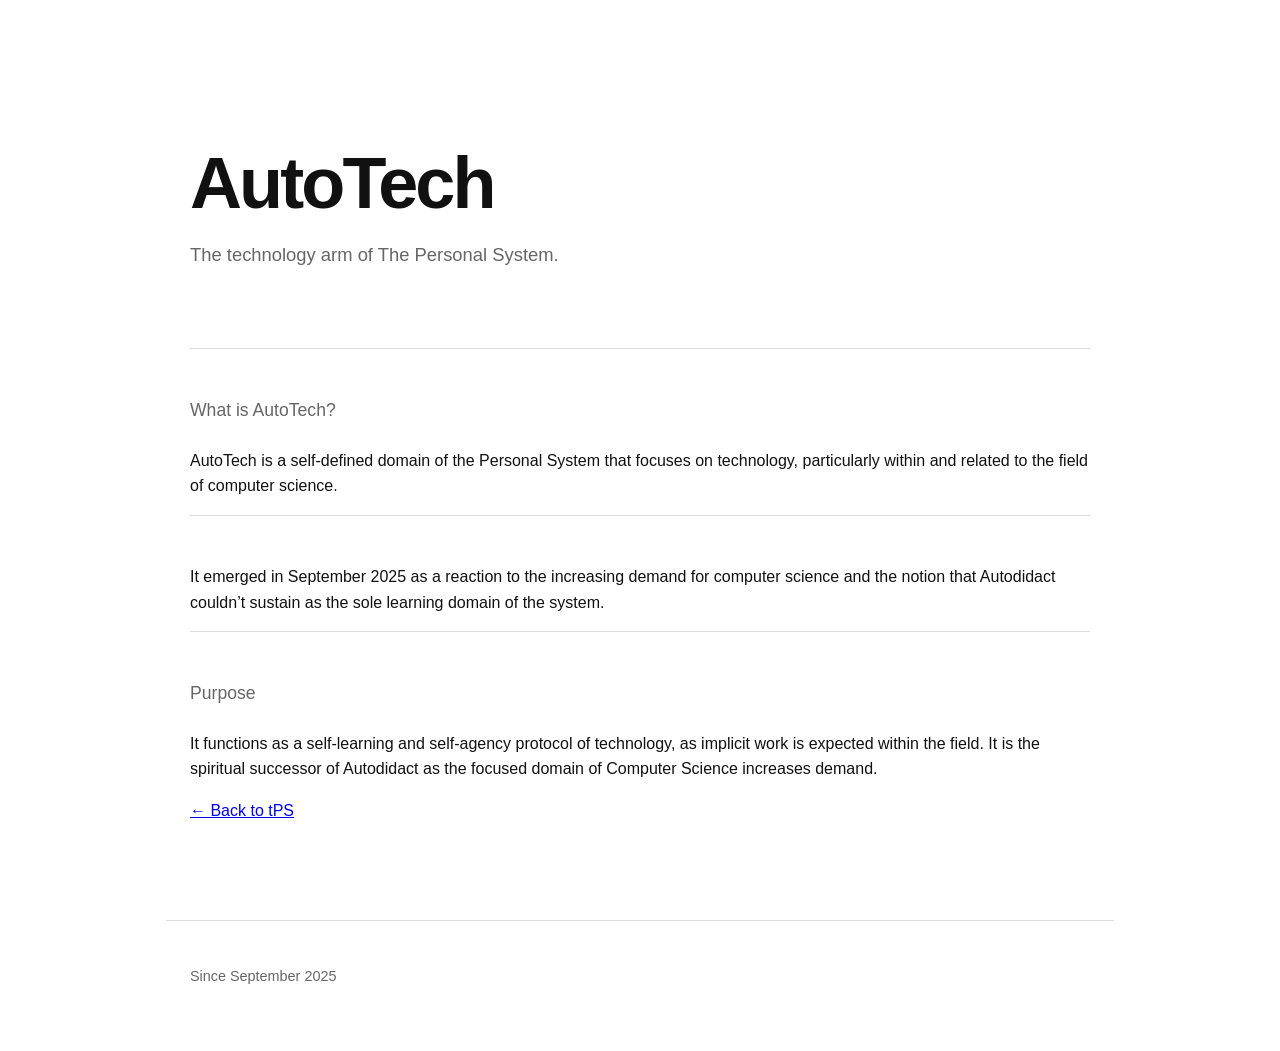
==== autotech.html @ 3c33f2c8 "Update autotech.html" ====
<!DOCTYPE html>
<html lang="en">
<head>
    <meta charset="UTF-8">
    <meta name="viewport" content="width=device-width, initial-scale=1.0">
    <title>AutoTech — tPS</title>
    <link rel="stylesheet" href="style.css">
</head>
<body>
    <header>
        <h1>AutoTech</h1>
        <p>The technology arm of The Personal System.</p>
    </header>
    <main>
        <section>
            <h2>What is AutoTech?</h2>
            <p>
                AutoTech is a self-defined domain of the Personal System that focuses on technology, particularly within and related to the field of computer science.
            </p>
        </section>
        <section>
            <p>
                It emerged in September 2025 as a reaction to the increasing demand for computer science and the notion that Autodidact couldn’t sustain as the sole learning domain of the system.
            </p>
        </section>
        <section>
            <h2>Purpose</h2>
            <p>
                It functions as a self-learning and self-agency protocol of technology, as implicit work is expected within the field. It is the spiritual successor of Autodidact as the focused domain of Computer Science increases demand.
            </p>
        </section>
        <p>
            <a href="index.html">← Back to tPS</a>
        </p>
    </main>
    <footer>
        <p>Since September 2025</p>
    </footer>
</body>
</html>
---- style.css ----
```css
* {
    margin: 0;
    padding: 0;
    box-sizing: border-box;
}

/* =========================
   Theme Variables
   ========================= */

:root {
    --background: #ffffff;
    --surface: #f5f5f5;
    --surface-hover: #eeeeee;
    --border: #dcdcdc;

    --text: #111111;
    --muted: #666666;

    --accent: #5b7cfa;
    --accent-hover: #3f5edb;
}

body.dark-mode {
    --background: #0f1115;
    --surface: #171a21;
    --surface-hover: #1e232d;
    --border: #2a303b;

    --text: #f1f3f5;
    --muted: #9aa3b2;

    --accent: #7c9cff;
    --accent-hover: #9ab2ff;
}

/* =========================
   Body
   ========================= */

body {
    min-height: 100vh;
    display: flex;
    flex-direction: column;

    font-family:
        Inter,
        -apple-system,
        BlinkMacSystemFont,
        "Segoe UI",
        sans-serif;

    background: var(--background);
    color: var(--text);
    line-height: 1.6;

    transition:
        background 0.2s ease,
        color 0.2s ease;
}

/* =========================
   Header
   ========================= */

header {
    max-width: 900px;
    width: 100%;
    margin: 0 auto;
    padding: 90px 24px 60px;
}

header h1 {
    font-size: clamp(2.5rem, 6vw, 4.5rem);
    font-weight: 700;
    letter-spacing: -0.04em;
    line-height: 1.05;
    margin-bottom: 18px;
}

header p {
    max-width: 600px;
    color: var(--muted);
    font-size: 1.15rem;
}

/* =========================
   Theme Toggle
   ========================= */

#theme-toggle {
    margin-top: 24px;

    padding: 10px 16px;

    background: var(--surface);
    border: 1px solid var(--border);
    border-radius: 8px;

    color: var(--text);
    font-size: 0.9rem;

    cursor: pointer;

    transition:
        background 0.2s ease,
        border-color 0.2s ease,
        color 0.2s ease;
}

#theme-toggle:hover {
    background: var(--surface-hover);
    border-color: var(--accent);
}

/* =========================
   Main
   ========================= */

main {
    flex: 1;
    max-width: 900px;
    width: 100%;
    margin: 0 auto;
    padding: 0 24px 80px;
}

section {
    border-top: 1px solid var(--border);
    padding-top: 32px;
}

section h2 {
    font-size: 1.1rem;
    font-weight: 500;
    color: var(--muted);
    margin-bottom: 24px;
}

/* =========================
   System List
   ========================= */

ul {
    list-style: none;

    display: grid;
    grid-template-columns: repeat(2, 1fr);
    gap: 12px;
}

li a {
    display: block;

    padding: 22px 24px;

    background: var(--surface);
    border: 1px solid var(--border);
    border-radius: 12px;

    color: var(--text);
    text-decoration: none;

    font-size: 1.05rem;
    font-weight: 500;

    transition:
        background 0.2s ease,
        border-color 0.2s ease,
        transform 0.2s ease,
        color 0.2s ease;
}

li a:hover {
    background: var(--surface-hover);
    border-color: var(--accent);
    transform: translateY(-2px);
    color: var(--accent-hover);
}

/* =========================
   Footer
   ========================= */

footer {
    max-width: 900px;
    width: 100%;
    margin: 0 auto;
    padding: 30px 24px 40px;

    border-top: 1px solid var(--border);

    color: var(--muted);
    font-size: 0.9rem;
}

/* =========================
   Mobile
   ========================= */

@media (max-width: 600px) {

    header {
        padding: 60px 20px 45px;
    }

    main {
        padding: 0 20px 60px;
    }

    header p {
        font-size: 1rem;
    }

    ul {
        grid-template-columns: 1fr;
    }

    li a {
        padding: 18px 20px;
    }

    footer {
        padding-left: 20px;
        padding-right: 20px;
    }
}
```
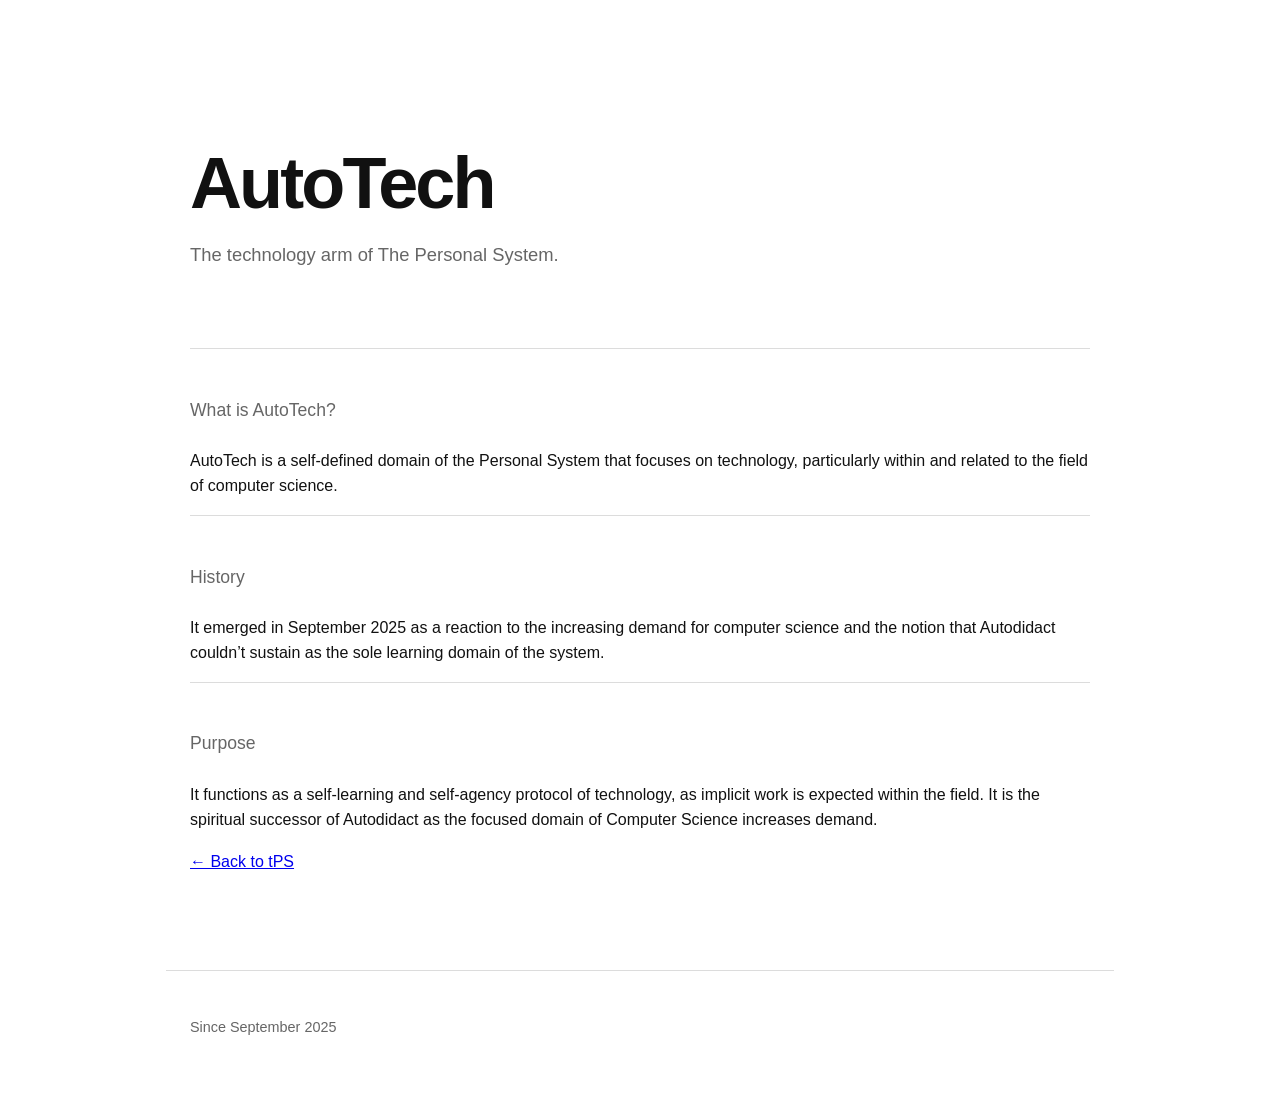
==== commit cf2a61ba: "Update autotech.html" ====
--- a/autotech.html
+++ b/autotech.html
@@ -19,6 +19,7 @@
             </p>
         </section>
         <section>
+            <h2>History</h2>
             <p>
                 It emerged in September 2025 as a reaction to the increasing demand for computer science and the notion that Autodidact couldn’t sustain as the sole learning domain of the system.
             </p>
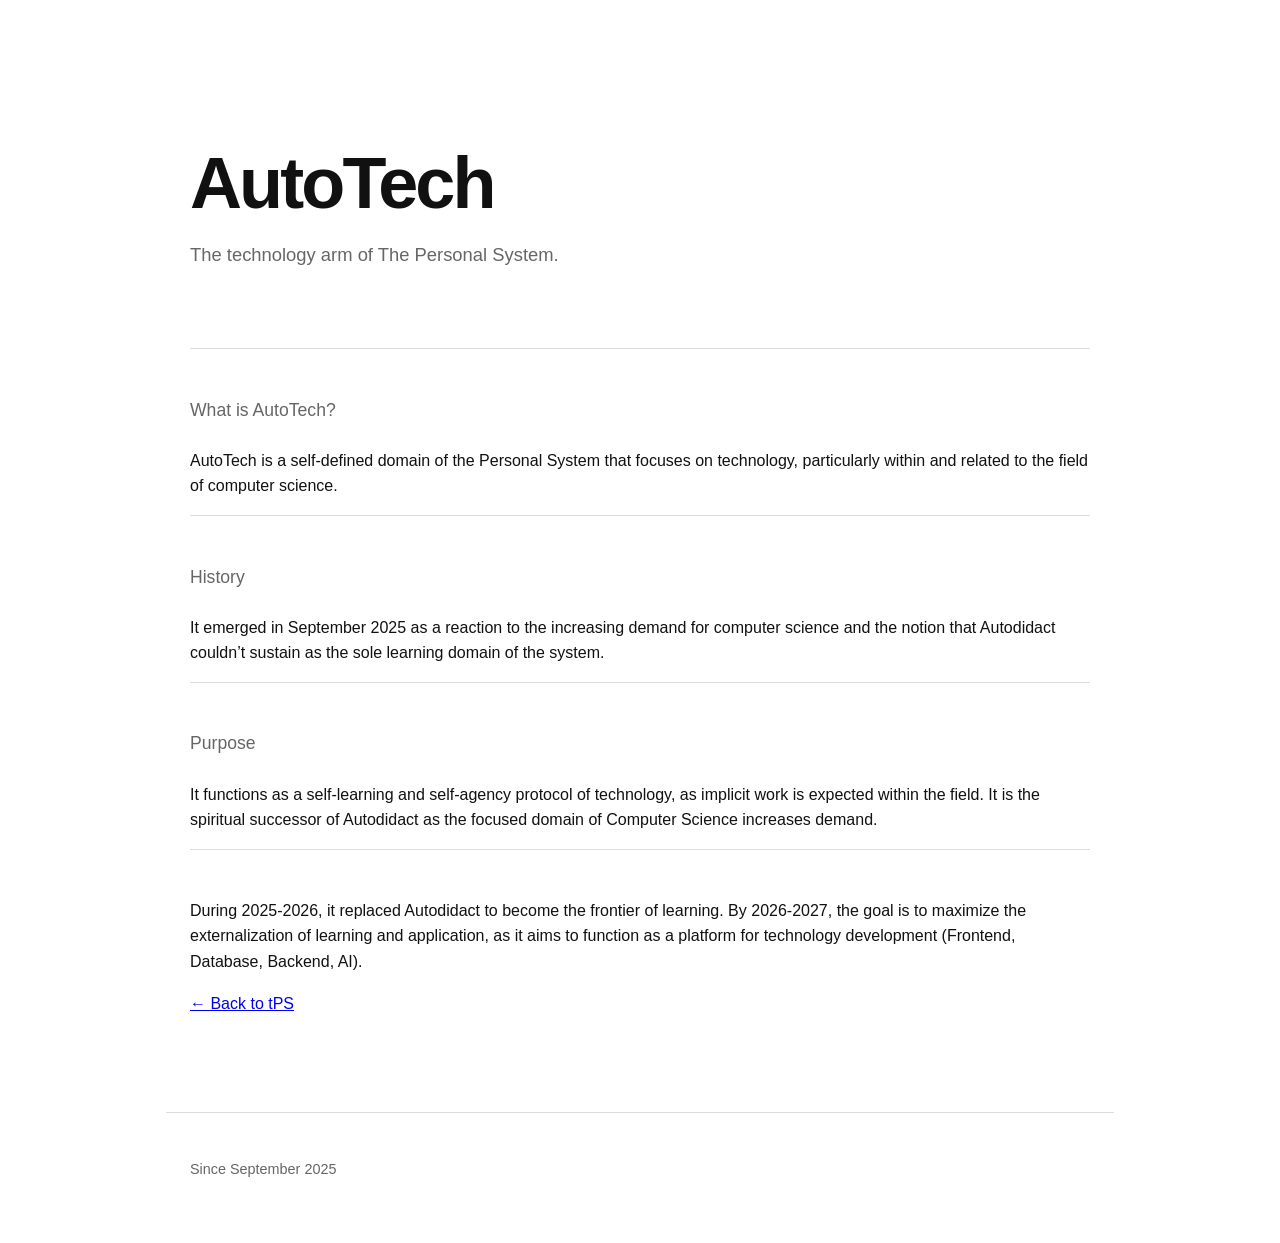
==== commit ddf61099: "Add section on Autodidact replacement and future goals Added a new section discussing the replacemen" ====
--- a/autotech.html
+++ b/autotech.html
@@ -30,6 +30,13 @@
                 It functions as a self-learning and self-agency protocol of technology, as implicit work is expected within the field. It is the spiritual successor of Autodidact as the focused domain of Computer Science increases demand.
             </p>
         </section>
+        <section>
+            <p>
+                During 2025-2026, it replaced Autodidact to become the frontier of learning.
+
+                By 2026-2027, the goal is to maximize the externalization of learning and application, as it aims to function as a platform for technology development (Frontend, Database, Backend, AI).
+            </p>
+        </section>
         <p>
             <a href="index.html">← Back to tPS</a>
         </p>
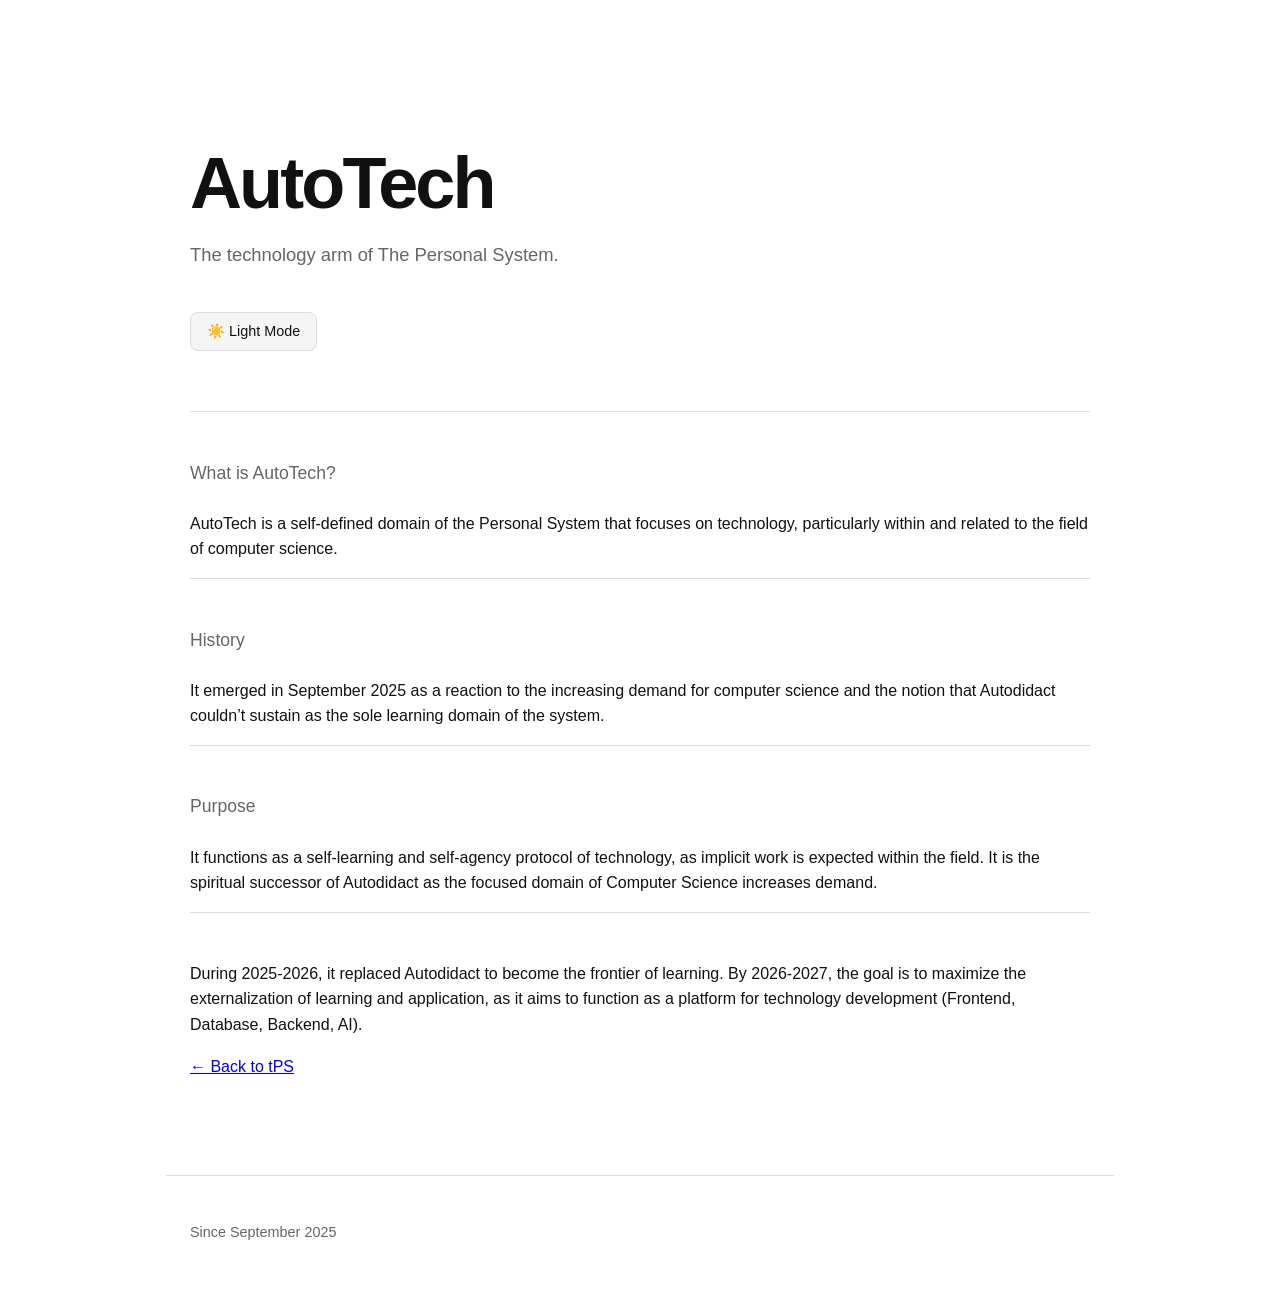
==== commit 7209ab3e: "Add theme toggle button to autotech.html" ====
--- a/autotech.html
+++ b/autotech.html
@@ -10,6 +10,9 @@
     <header>
         <h1>AutoTech</h1>
         <p>The technology arm of The Personal System.</p>
+        <button id="theme-toggle" type="button">
+            ☀️ Light Mode
+        </button>
     </header>
     <main>
         <section>
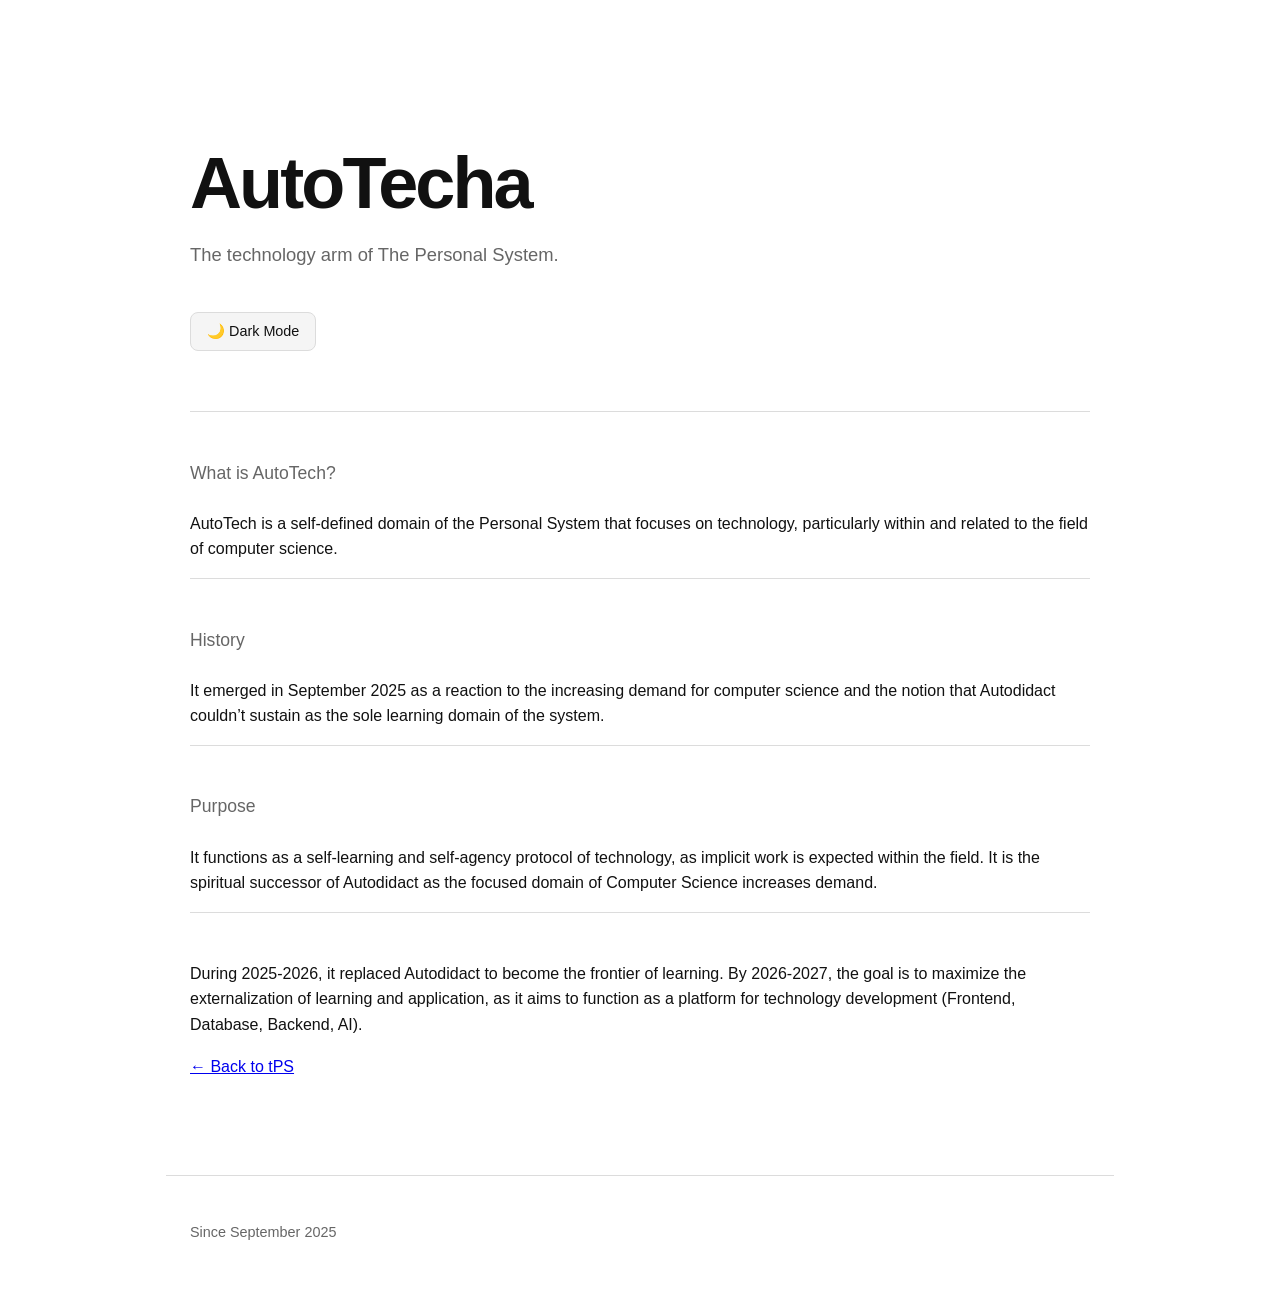
==== commit dd9ff588: "Add theme toggle to AutoTech and AutoX" ====
--- a/autotech.html
+++ b/autotech.html
@@ -3,12 +3,17 @@
 <head>
     <meta charset="UTF-8">
     <meta name="viewport" content="width=device-width, initial-scale=1.0">
+    <script>
+        if (localStorage.getItem("theme") === "dark") {
+            document.documentElement.classList.add("dark-mode");
+        }
+    </script>
     <title>AutoTech — tPS</title>
     <link rel="stylesheet" href="style.css">
 </head>
 <body>
     <header>
-        <h1>AutoTech</h1>
+        <h1>AutoTecha</h1>
         <p>The technology arm of The Personal System.</p>
         <button id="theme-toggle" type="button">
             ☀️ Light Mode
@@ -47,5 +52,30 @@
     <footer>
         <p>Since September 2025</p>
     </footer>
+    <script>
+        const toggleButton = document.getElementById("theme-toggle");
+    
+        function updateThemeButton() {
+            if (document.documentElement.classList.contains("dark-mode")) {
+                toggleButton.textContent = "☀️ Light Mode";
+            } else {
+                toggleButton.textContent = "🌙 Dark Mode";
+            }
+        }
+    
+        updateThemeButton();
+    
+        toggleButton.addEventListener("click", function () {
+            document.documentElement.classList.toggle("dark-mode");
+    
+            if (document.documentElement.classList.contains("dark-mode")) {
+                localStorage.setItem("theme", "dark");
+            } else {
+                localStorage.setItem("theme", "light");
+            }
+    
+            updateThemeButton();
+        });
+    </script>
 </body>
 </html>
--- a/style.css
+++ b/style.css
@@ -22,7 +22,7 @@
     --accent-hover: #3f5edb;
 }
 
-body.dark-mode {
+html.dark-mode {
     --background: #0f1115;
     --surface: #171a21;
     --surface-hover: #1e232d;
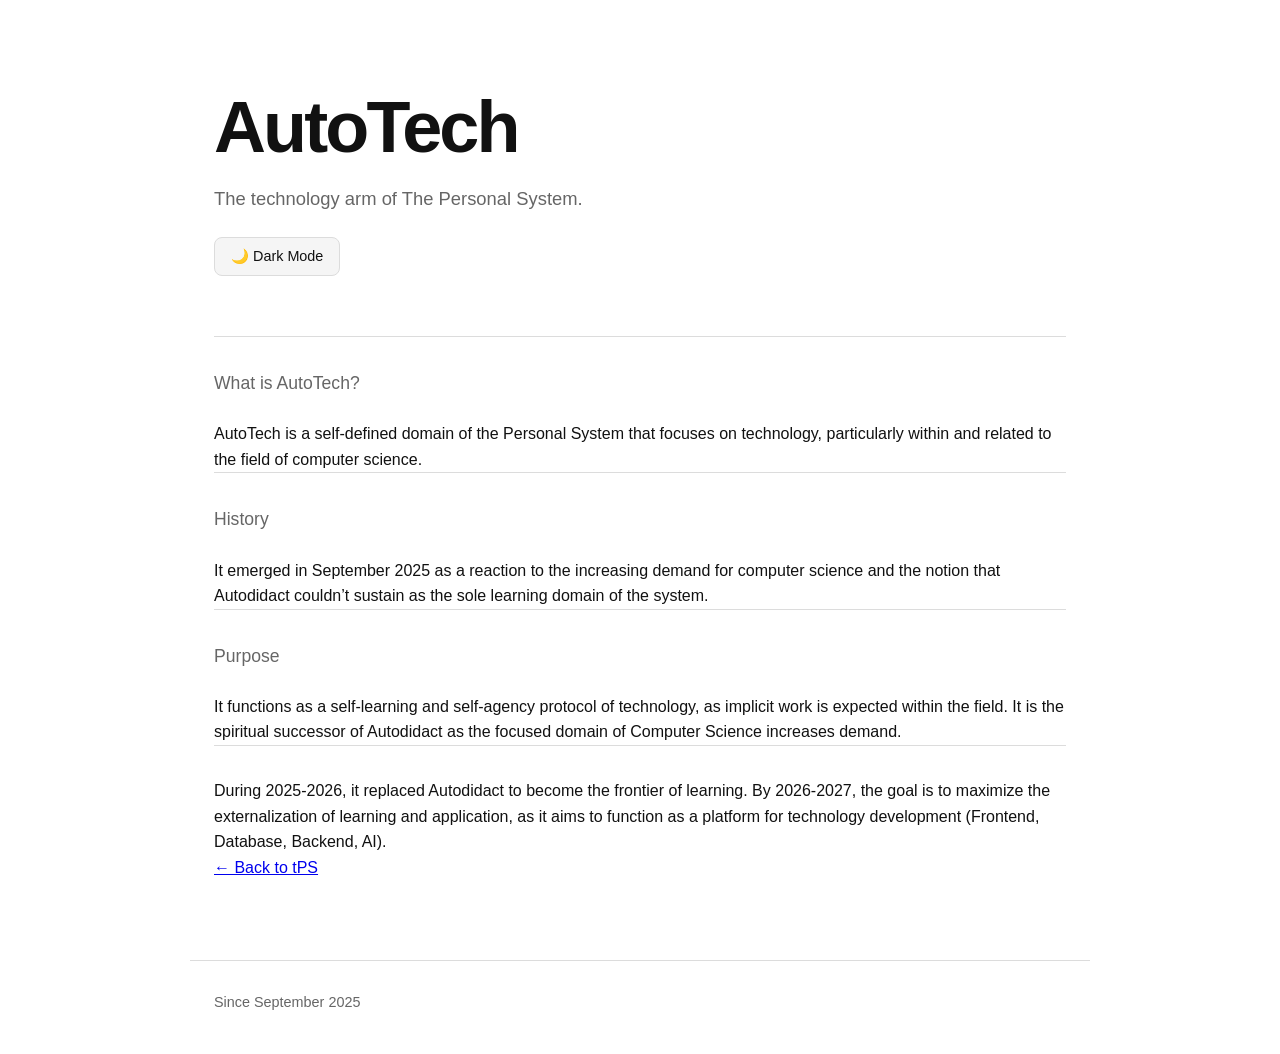
==== commit c155c84d: "Rename the autotech title" ====
--- a/autotech.html
+++ b/autotech.html
@@ -13,7 +13,7 @@
 </head>
 <body>
     <header>
-        <h1>AutoTecha</h1>
+        <h1>AutoTech</h1>
         <p>The technology arm of The Personal System.</p>
         <button id="theme-toggle" type="button">
             ☀️ Light Mode
--- a/style.css
+++ b/style.css
@@ -1,4 +1,3 @@
-```css
 * {
     margin: 0;
     padding: 0;
@@ -226,4 +225,3 @@
         padding-right: 20px;
     }
 }
-```
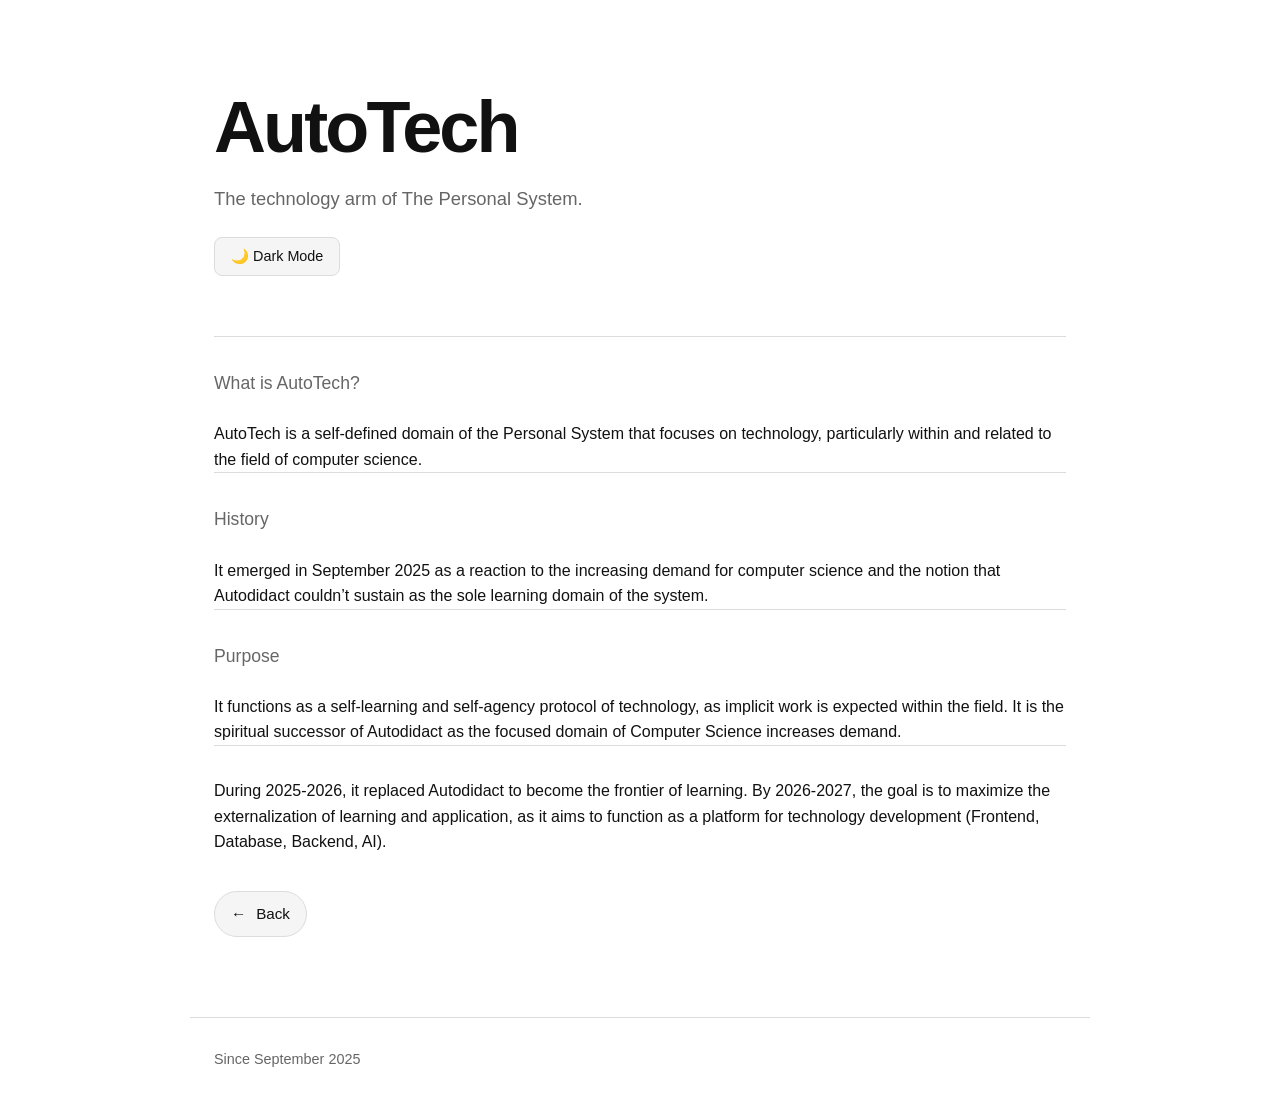
==== commit c689b8a9: "refined the back button" ====
--- a/autotech.html
+++ b/autotech.html
@@ -45,8 +45,11 @@
                 By 2026-2027, the goal is to maximize the externalization of learning and application, as it aims to function as a platform for technology development (Frontend, Database, Backend, AI).
             </p>
         </section>
-        <p>
-            <a href="index.html">← Back to tPS</a>
+        <p class="back-navigation">
+            <a class="back-link" href="index.html">
+                <span aria-hidden="true">←</span>
+                <span>Back</span>
+            </a>
         </p>
     </main>
     <footer>
--- a/style.css
+++ b/style.css
@@ -137,6 +137,44 @@
     margin-bottom: 24px;
 }
 
+.back-navigation {
+    margin-top: 36px;
+}
+
+.back-link {
+    display: inline-flex;
+    align-items: center;
+    gap: 10px;
+    padding: 10px 16px;
+
+    background: var(--surface);
+    border: 1px solid var(--border);
+    border-radius: 999px;
+
+    color: var(--text);
+    font-size: 0.95rem;
+    font-weight: 500;
+    text-decoration: none;
+
+    transition:
+        background 0.2s ease,
+        border-color 0.2s ease,
+        color 0.2s ease,
+        transform 0.2s ease;
+}
+
+.back-link:hover {
+    background: var(--surface-hover);
+    border-color: var(--accent);
+    color: var(--accent-hover);
+    transform: translateX(-2px);
+}
+
+.back-link:focus-visible {
+    outline: 2px solid var(--accent);
+    outline-offset: 3px;
+}
+
 /* =========================
    System List
    ========================= */
